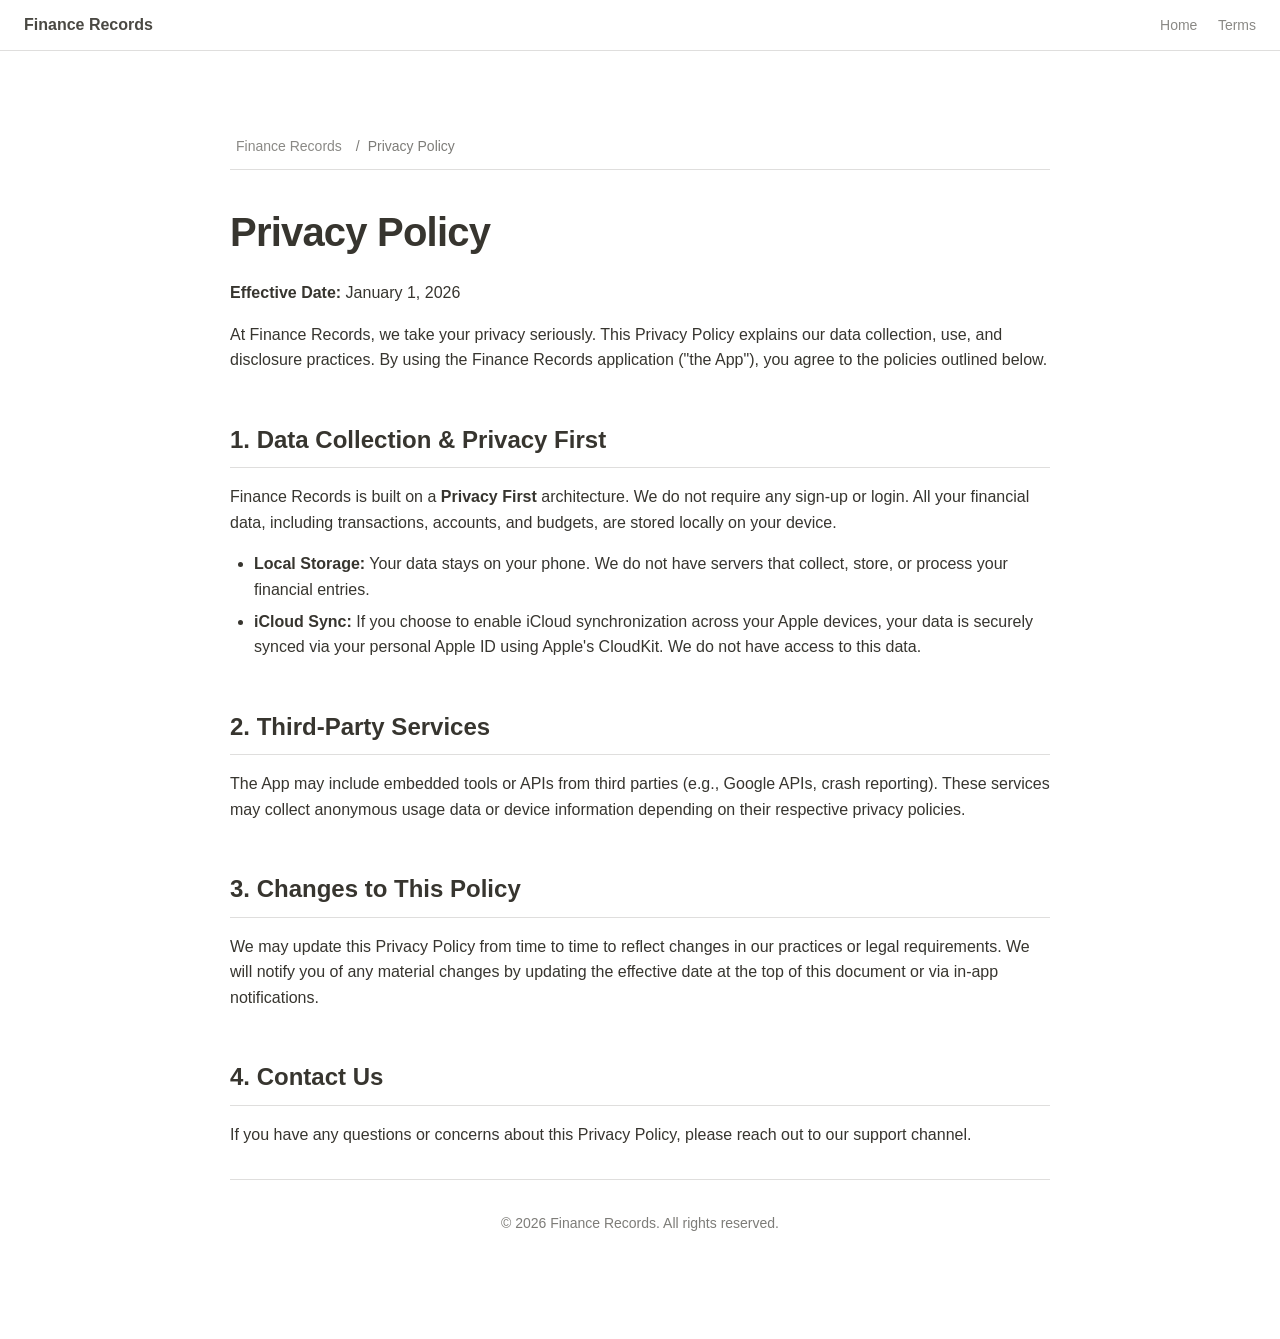
==== privacy-policy.html @ 1055e458 "Add website built from Notion content" ====
<!DOCTYPE html>
<html lang="en">
<head>
  <meta charset="UTF-8">
  <meta name="viewport" content="width=device-width, initial-scale=1.0">
  <title>Privacy Policy - Finance Records</title>
  <meta name="description" content="Privacy Policy for Finance Records application.">
  <link rel="stylesheet" href="style.css">
</head>
<body>
  <nav class="glass-nav">
    <a href="index.html" class="logo">Finance Records</a>
    <div class="links">
      <a href="index.html">Home</a>
      <a href="terms.html">Terms</a>
    </div>
  </nav>

  <main class="notion-page">
    <div class="breadcrumb">
      <a href="index.html">Finance Records</a>
      <span class="separator">/</span>
      <span>Privacy Policy</span>
    </div>

    <h1 class="title">Privacy Policy</h1>
    
    <p><strong>Effective Date:</strong> January 1, 2026</p>

    <p>At Finance Records, we take your privacy seriously. This Privacy Policy explains our data collection, use, and disclosure practices. By using the Finance Records application ("the App"), you agree to the policies outlined below.</p>

    <h2>1. Data Collection & Privacy First</h2>
    <p>Finance Records is built on a <strong>Privacy First</strong> architecture. We do not require any sign-up or login. All your financial data, including transactions, accounts, and budgets, are stored locally on your device.</p>
    <ul>
      <li><strong>Local Storage:</strong> Your data stays on your phone. We do not have servers that collect, store, or process your financial entries.</li>
      <li><strong>iCloud Sync:</strong> If you choose to enable iCloud synchronization across your Apple devices, your data is securely synced via your personal Apple ID using Apple's CloudKit. We do not have access to this data.</li>
    </ul>

    <h2>2. Third-Party Services</h2>
    <p>The App may include embedded tools or APIs from third parties (e.g., Google APIs, crash reporting). These services may collect anonymous usage data or device information depending on their respective privacy policies.</p>

    <h2>3. Changes to This Policy</h2>
    <p>We may update this Privacy Policy from time to time to reflect changes in our practices or legal requirements. We will notify you of any material changes by updating the effective date at the top of this document or via in-app notifications.</p>

    <h2>4. Contact Us</h2>
    <p>If you have any questions or concerns about this Privacy Policy, please reach out to our support channel.</p>
    
    <hr>
    <p style="text-align: center; color: var(--text-muted); font-size: 14px;">
      &copy; 2026 Finance Records. All rights reserved.
    </p>

  </main>
</body>
</html>
---- style.css ----
:root {
  --bg-color: #ffffff;
  --text-main: #37352f;
  --text-muted: rgba(55, 53, 47, 0.65);
  --accent: #2383e2;
  --bg-hover: rgba(55, 53, 47, 0.08);
  --border: rgba(55, 53, 47, 0.16);
  --glass-bg: rgba(255, 255, 255, 0.85);
  
  --font-family: ui-sans-serif, -apple-system, BlinkMacSystemFont, "Segoe UI", Helvetica, "Apple Color Emoji", Arial, sans-serif, "Segoe UI Emoji", "Segoe UI Symbol";
}

@media (prefers-color-scheme: dark) {
  :root {
    --bg-color: #191919;
    --text-main: rgba(255, 255, 255, 0.9);
    --text-muted: rgba(255, 255, 255, 0.5);
    --accent: #2eaadc;
    --bg-hover: rgba(255, 255, 255, 0.055);
    --border: rgba(255, 255, 255, 0.1);
    --glass-bg: rgba(25, 25, 25, 0.85);
  }
}

* {
  box-sizing: border-box;
}

body {
  margin: 0;
  padding: 0;
  background-color: var(--bg-color);
  color: var(--text-main);
  font-family: var(--font-family);
  line-height: 1.6;
  font-size: 16px;
  -webkit-font-smoothing: antialiased;
}

.notion-page {
  max-width: 900px;
  margin: 0 auto;
  padding: 8vh 40px 10vh;
}

header {
  margin-bottom: 40px;
}

.cover-image {
  width: 100%;
  height: 30vh;
  object-fit: cover;
  background: linear-gradient(135deg, #0f2027, #203a43, #2c5364);
  /* Fallback modern gradient cover */
}

.icon-container {
  margin-top: -60px;
  margin-bottom: 20px;
  margin-left: 20px;
}

.icon-container img {
  width: 120px;
  height: 120px;
  border-radius: 20px;
  box-shadow: 0 8px 16px rgba(0,0,0,0.1);
  background-color: white;
  border: 4px solid var(--bg-color);
  transition: transform 0.3s ease;
}

.icon-container img:hover {
  transform: translateY(-4px);
}

.title {
  font-size: 40px;
  font-weight: 700;
  letter-spacing: -0.02em;
  margin: 0 0 10px 0;
}

.breadcrumb {
  display: flex;
  align-items: center;
  font-size: 14px;
  color: var(--text-muted);
  margin-bottom: 30px;
  padding: 10px 0;
  border-bottom: 1px solid var(--border);
}

.breadcrumb a {
  color: var(--text-muted);
  text-decoration: none;
  border-radius: 3px;
  padding: 2px 6px;
  transition: background 0.2s;
}

.breadcrumb a:hover {
  background: var(--bg-hover);
}

.breadcrumb .separator {
  margin: 0 8px;
  user-select: none;
}

h2 {
  font-size: 24px;
  font-weight: 600;
  margin-top: 2em;
  margin-bottom: 12px;
  border-bottom: 1px solid var(--border);
  padding-bottom: 8px;
}

h3 {
  font-size: 20px;
  font-weight: 600;
  margin-top: 1.5em;
  margin-bottom: 10px;
}

p {
  margin-bottom: 1em;
  color: var(--text-main);
}

ul, ol {
  margin-top: 8px;
  margin-bottom: 16px;
  padding-left: 24px;
}

li {
  margin-bottom: 6px;
}

strong {
  font-weight: 600;
}

a {
  color: var(--accent);
  text-decoration: none;
  opacity: 0.9;
}

a:hover {
  text-decoration: underline;
  opacity: 1;
}

.glass-nav {
  position: sticky;
  top: 0;
  width: 100%;
  padding: 12px 24px;
  background: var(--glass-bg);
  backdrop-filter: blur(12px);
  -webkit-backdrop-filter: blur(12px);
  z-index: 100;
  display: flex;
  justify-content: space-between;
  align-items: center;
  border-bottom: 1px solid var(--border);
}

.glass-nav .logo {
  font-weight: 600;
  font-size: 16px;
  color: var(--text-main);
  text-decoration: none;
}

.glass-nav .links a {
  margin-left: 16px;
  font-size: 14px;
  color: var(--text-muted);
}
.glass-nav .links a:hover {
  color: var(--text-main);
  text-decoration: none;
}

.card-container {
  display: grid;
  grid-template-columns: repeat(auto-fill, minmax(280px, 1fr));
  gap: 20px;
  margin-top: 30px;
}

.notion-card {
  border: 1px solid var(--border);
  border-radius: 6px;
  padding: 20px;
  text-decoration: none;
  color: var(--text-main);
  transition: all 0.2s ease;
  background: var(--bg-color);
  display: flex;
  flex-direction: column;
}

.notion-card:hover {
  background: var(--bg-hover);
  transform: translateY(-2px);
  box-shadow: 0 4px 12px rgba(0,0,0,0.05);
}

.notion-card h3 {
  margin: 0 0 8px 0;
  font-size: 16px;
  color: var(--text-main);
}

.notion-card p {
  margin: 0;
  font-size: 14px;
  color: var(--text-muted);
}

.callout {
  padding: 16px 16px 16px 12px;
  display: flex;
  align-items: center;
  border-radius: 4px;
  background-color: var(--bg-hover);
  margin: 1.5em 0;
}

.callout-icon {
  margin-right: 12px;
  font-size: 20px;
}

hr {
  border: none;
  border-top: 1px solid var(--border);
  margin: 2em 0;
}

@media (max-width: 768px) {
  .notion-page {
    padding: 4vh 20px 8vh;
  }
  .title {
    font-size: 32px;
  }
  .icon-container {
    margin-left: 10px;
  }
}
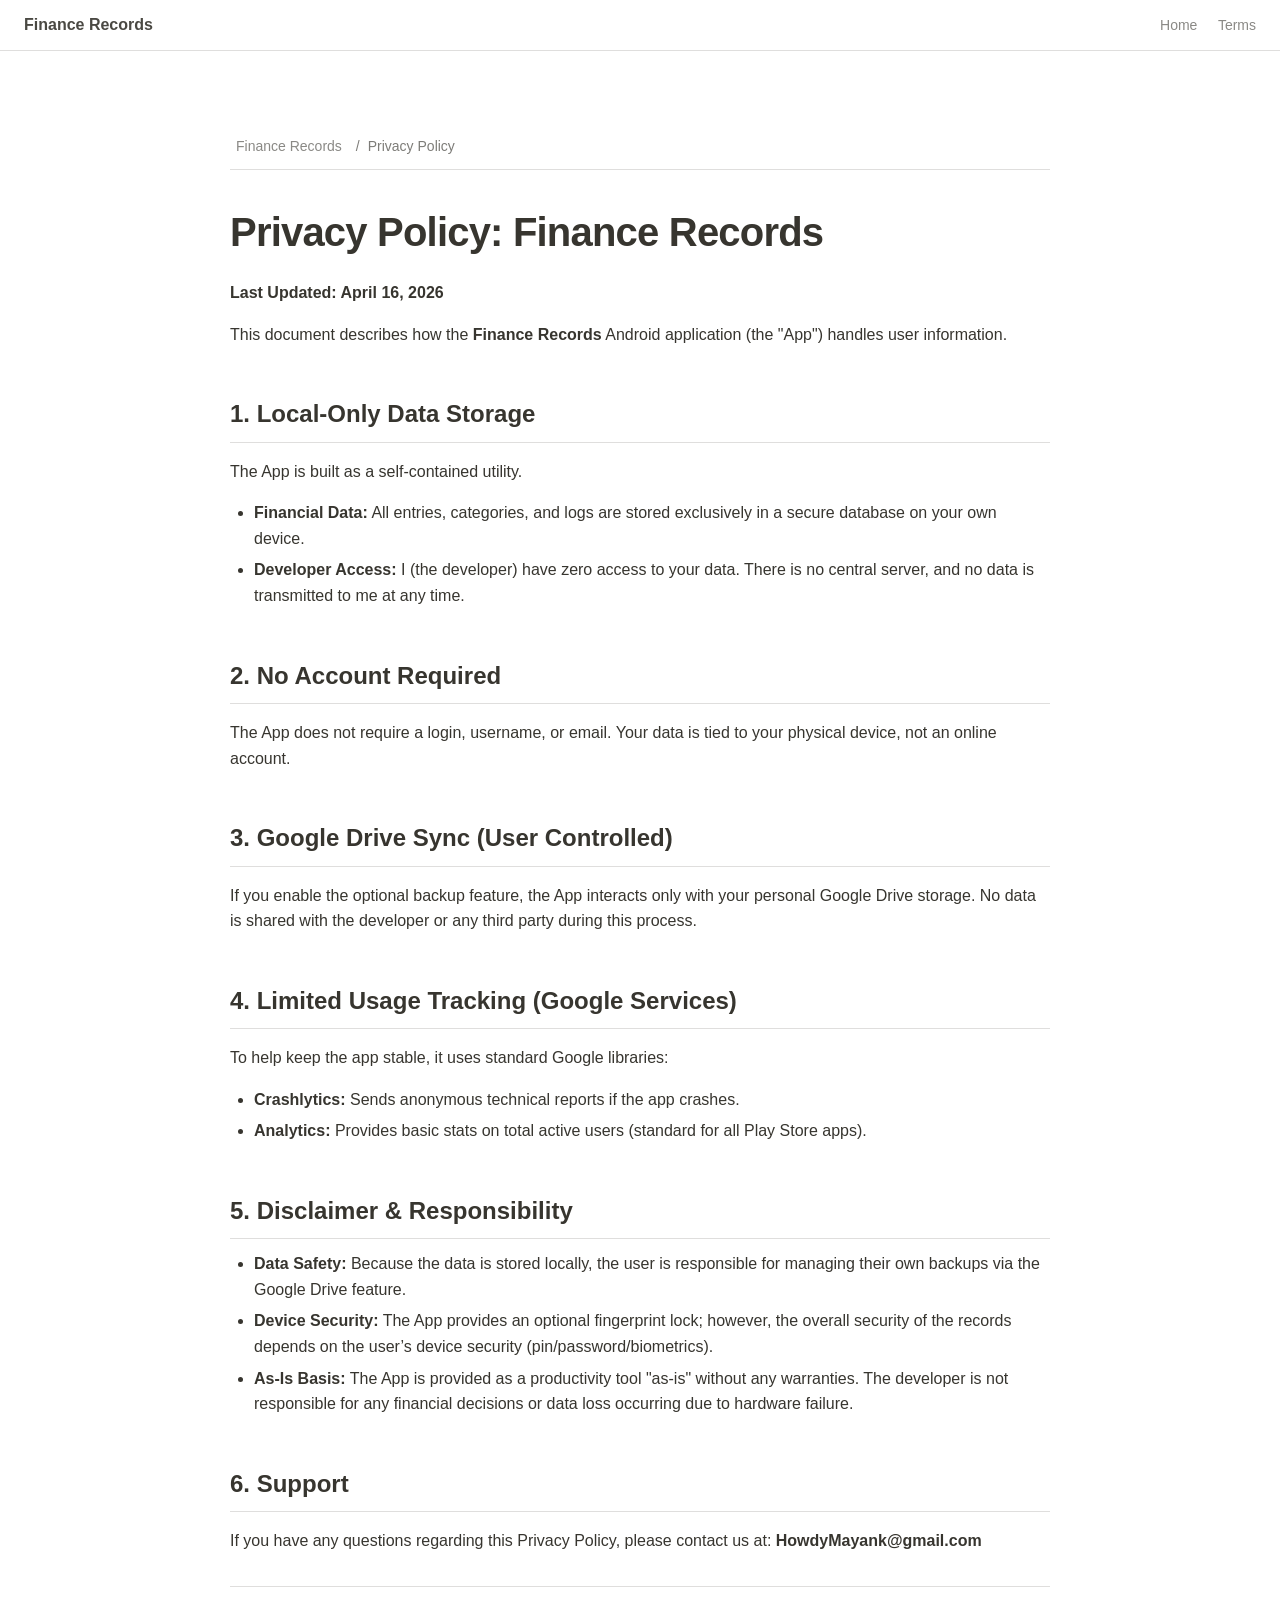
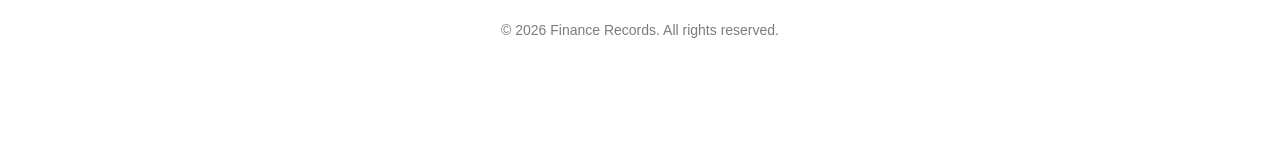
==== commit 21789c4b: "Update finance records site with latest changes" ====
--- a/privacy-policy.html
+++ b/privacy-policy.html
@@ -23,27 +23,41 @@
       <span>Privacy Policy</span>
     </div>
 
-    <h1 class="title">Privacy Policy</h1>
+    <h1 class="title">Privacy Policy: Finance Records</h1>
     
-    <p><strong>Effective Date:</strong> January 1, 2026</p>
+    <p><strong>Last Updated: April 16, 2026</strong></p>
 
-    <p>At Finance Records, we take your privacy seriously. This Privacy Policy explains our data collection, use, and disclosure practices. By using the Finance Records application ("the App"), you agree to the policies outlined below.</p>
+    <p>This document describes how the <strong>Finance Records</strong> Android application (the "App") handles user information.</p>
 
-    <h2>1. Data Collection & Privacy First</h2>
-    <p>Finance Records is built on a <strong>Privacy First</strong> architecture. We do not require any sign-up or login. All your financial data, including transactions, accounts, and budgets, are stored locally on your device.</p>
+    <h2>1. Local-Only Data Storage</h2>
+    <p>The App is built as a self-contained utility.</p>
     <ul>
-      <li><strong>Local Storage:</strong> Your data stays on your phone. We do not have servers that collect, store, or process your financial entries.</li>
-      <li><strong>iCloud Sync:</strong> If you choose to enable iCloud synchronization across your Apple devices, your data is securely synced via your personal Apple ID using Apple's CloudKit. We do not have access to this data.</li>
+      <li><strong>Financial Data:</strong> All entries, categories, and logs are stored exclusively in a secure database on your own device.</li>
+      <li><strong>Developer Access:</strong> I (the developer) have zero access to your data. There is no central server, and no data is transmitted to me at any time.</li>
     </ul>
 
-    <h2>2. Third-Party Services</h2>
-    <p>The App may include embedded tools or APIs from third parties (e.g., Google APIs, crash reporting). These services may collect anonymous usage data or device information depending on their respective privacy policies.</p>
+    <h2>2. No Account Required</h2>
+    <p>The App does not require a login, username, or email. Your data is tied to your physical device, not an online account.</p>
 
-    <h2>3. Changes to This Policy</h2>
-    <p>We may update this Privacy Policy from time to time to reflect changes in our practices or legal requirements. We will notify you of any material changes by updating the effective date at the top of this document or via in-app notifications.</p>
+    <h2>3. Google Drive Sync (User Controlled)</h2>
+    <p>If you enable the optional backup feature, the App interacts only with your personal Google Drive storage. No data is shared with the developer or any third party during this process.</p>
 
-    <h2>4. Contact Us</h2>
-    <p>If you have any questions or concerns about this Privacy Policy, please reach out to our support channel.</p>
+    <h2>4. Limited Usage Tracking (Google Services)</h2>
+    <p>To help keep the app stable, it uses standard Google libraries:</p>
+    <ul>
+      <li><strong>Crashlytics:</strong> Sends anonymous technical reports if the app crashes.</li>
+      <li><strong>Analytics:</strong> Provides basic stats on total active users (standard for all Play Store apps).</li>
+    </ul>
+
+    <h2>5. Disclaimer & Responsibility</h2>
+    <ul>
+      <li><strong>Data Safety:</strong> Because the data is stored locally, the user is responsible for managing their own backups via the Google Drive feature.</li>
+      <li><strong>Device Security:</strong> The App provides an optional fingerprint lock; however, the overall security of the records depends on the user’s device security (pin/password/biometrics).</li>
+      <li><strong>As-Is Basis:</strong> The App is provided as a productivity tool "as-is" without any warranties. The developer is not responsible for any financial decisions or data loss occurring due to hardware failure.</li>
+    </ul>
+
+    <h2>6. Support</h2>
+    <p>If you have any questions regarding this Privacy Policy, please contact us at: <strong>HowdyMayank@gmail.com</strong></p>
     
     <hr>
     <p style="text-align: center; color: var(--text-muted); font-size: 14px;">
